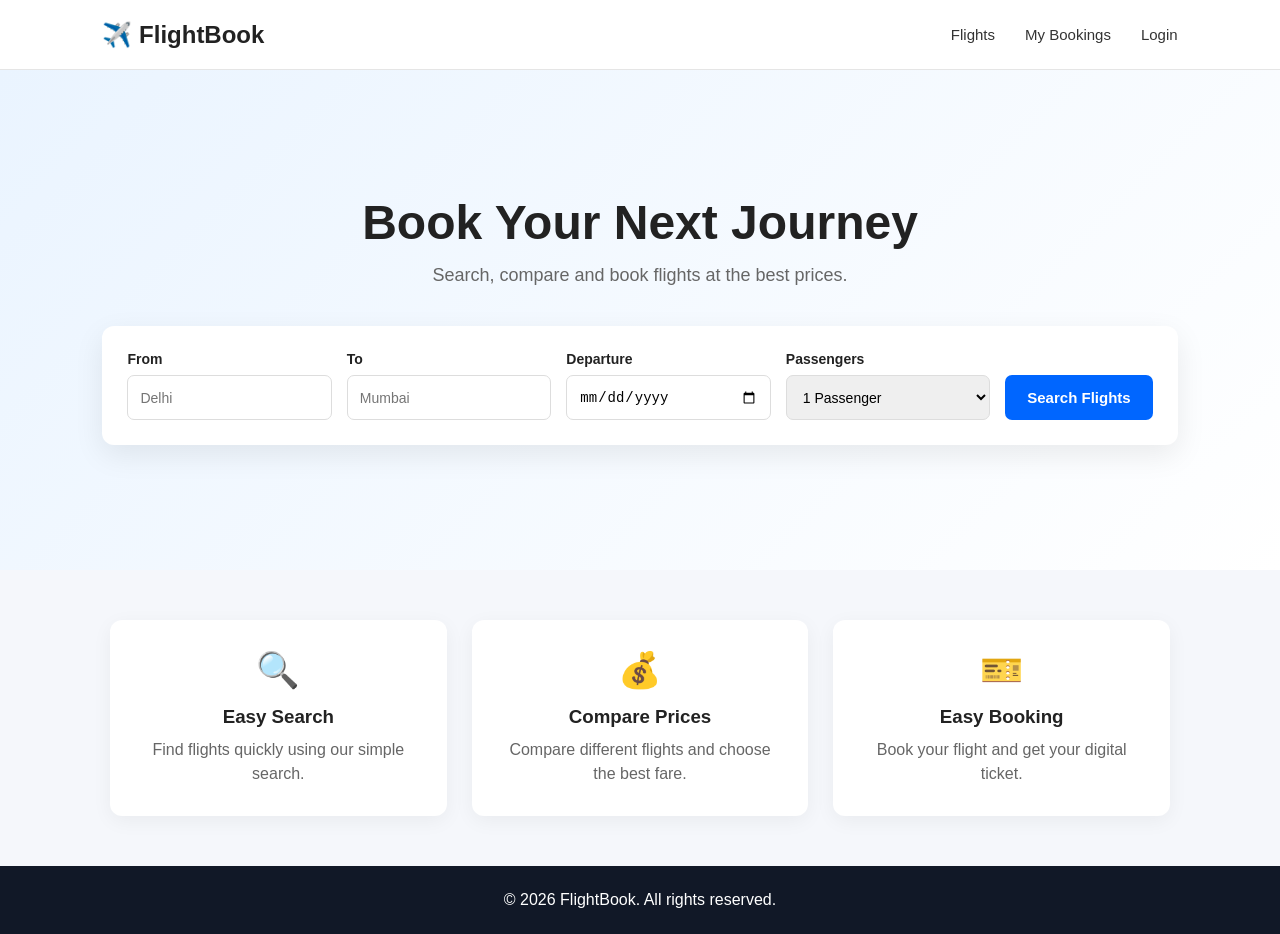
==== frontend/index.html @ 48c2ac7d "Creat homepage" ====
<!DOCTYPE html>
<html lang="en">
<head>
    <meta charset="UTF-8">
    <meta name="viewport" content="width=device-width, initial-scale=1.0">
    <title>FlightBook - Book Your Flight</title>

    <link rel="stylesheet" href="css/style.css">
</head>

<body>

    <header>
        <div class="logo">✈️ FlightBook</div>

        <nav>
            <a href="#">Flights</a>
            <a href="#">My Bookings</a>
            <a href="#">Login</a>
        </nav>
    </header>

    <main>

        <section class="hero">
            <div class="hero-content">
                <h1>Book Your Next Journey</h1>
                <p>Search, compare and book flights at the best prices.</p>

                <div class="search-box">

                    <div class="input-group">
                        <label>From</label>
                        <input type="text" placeholder="Delhi">
                    </div>

                    <div class="input-group">
                        <label>To</label>
                        <input type="text" placeholder="Mumbai">
                    </div>

                    <div class="input-group">
                        <label>Departure</label>
                        <input type="date">
                    </div>

                    <div class="input-group">
                        <label>Passengers</label>
                        <select>
                            <option>1 Passenger</option>
                            <option>2 Passengers</option>
                            <option>3 Passengers</option>
                            <option>4 Passengers</option>
                        </select>
                    </div>

                    <button>Search Flights</button>

                </div>
            </div>
        </section>

        <section class="features">

            <div class="feature-card">
                <span>🔍</span>
                <h3>Easy Search</h3>
                <p>Find flights quickly using our simple search.</p>
            </div>

            <div class="feature-card">
                <span>💰</span>
                <h3>Compare Prices</h3>
                <p>Compare different flights and choose the best fare.</p>
            </div>

            <div class="feature-card">
                <span>🎫</span>
                <h3>Easy Booking</h3>
                <p>Book your flight and get your digital ticket.</p>
            </div>

        </section>

    </main>

    <footer>
        <p>© 2026 FlightBook. All rights reserved.</p>
    </footer>

</body>
</html>
---- frontend/css/style.css ----
* {
    margin: 0;
    padding: 0;
    box-sizing: border-box;
}

body {
    font-family: Arial, sans-serif;
    background: #f5f7fb;
    color: #222;
}

header {
    height: 70px;
    padding: 0 8%;
    display: flex;
    align-items: center;
    justify-content: space-between;
    background: white;
    border-bottom: 1px solid #e5e5e5;
}

.logo {
    font-size: 24px;
    font-weight: bold;
}

nav {
    display: flex;
    gap: 30px;
}

nav a {
    text-decoration: none;
    color: #333;
    font-size: 15px;
}

.hero {
    min-height: 500px;
    display: flex;
    justify-content: center;
    align-items: center;
    padding: 60px 8%;
    background: linear-gradient(135deg, #eaf4ff, #ffffff);
}

.hero-content {
    width: 100%;
    max-width: 1100px;
    text-align: center;
}

.hero h1 {
    font-size: 48px;
    margin-bottom: 15px;
}

.hero p {
    font-size: 18px;
    color: #666;
    margin-bottom: 40px;
}

.search-box {
    display: flex;
    align-items: end;
    gap: 15px;
    padding: 25px;
    background: white;
    border-radius: 12px;
    box-shadow: 0 10px 30px rgba(0, 0, 0, 0.08);
    text-align: left;
}

.input-group {
    flex: 1;
}

.input-group label {
    display: block;
    margin-bottom: 8px;
    font-size: 14px;
    font-weight: bold;
}

.input-group input,
.input-group select {
    width: 100%;
    height: 45px;
    padding: 0 12px;
    border: 1px solid #ddd;
    border-radius: 7px;
    font-size: 14px;
}

.search-box button {
    height: 45px;
    padding: 0 22px;
    border: none;
    border-radius: 7px;
    background: #0066ff;
    color: white;
    font-size: 15px;
    font-weight: bold;
    cursor: pointer;
}

.search-box button:hover {
    background: #0052cc;
}

.features {
    display: flex;
    gap: 25px;
    max-width: 1100px;
    margin: 50px auto;
    padding: 0 20px;
}

.feature-card {
    flex: 1;
    padding: 30px;
    background: white;
    border-radius: 12px;
    text-align: center;
    box-shadow: 0 5px 20px rgba(0, 0, 0, 0.05);
}

.feature-card span {
    font-size: 35px;
}

.feature-card h3 {
    margin: 15px 0 10px;
}

.feature-card p {
    color: #666;
    line-height: 1.5;
}

footer {
    padding: 25px;
    text-align: center;
    background: #111827;
    color: white;
}

@media (max-width: 800px) {
    .search-box {
        flex-direction: column;
        align-items: stretch;
    }

    .features {
        flex-direction: column;
    }

    .hero h1 {
        font-size: 36px;
    }

    nav {
        gap: 12px;
    }
}
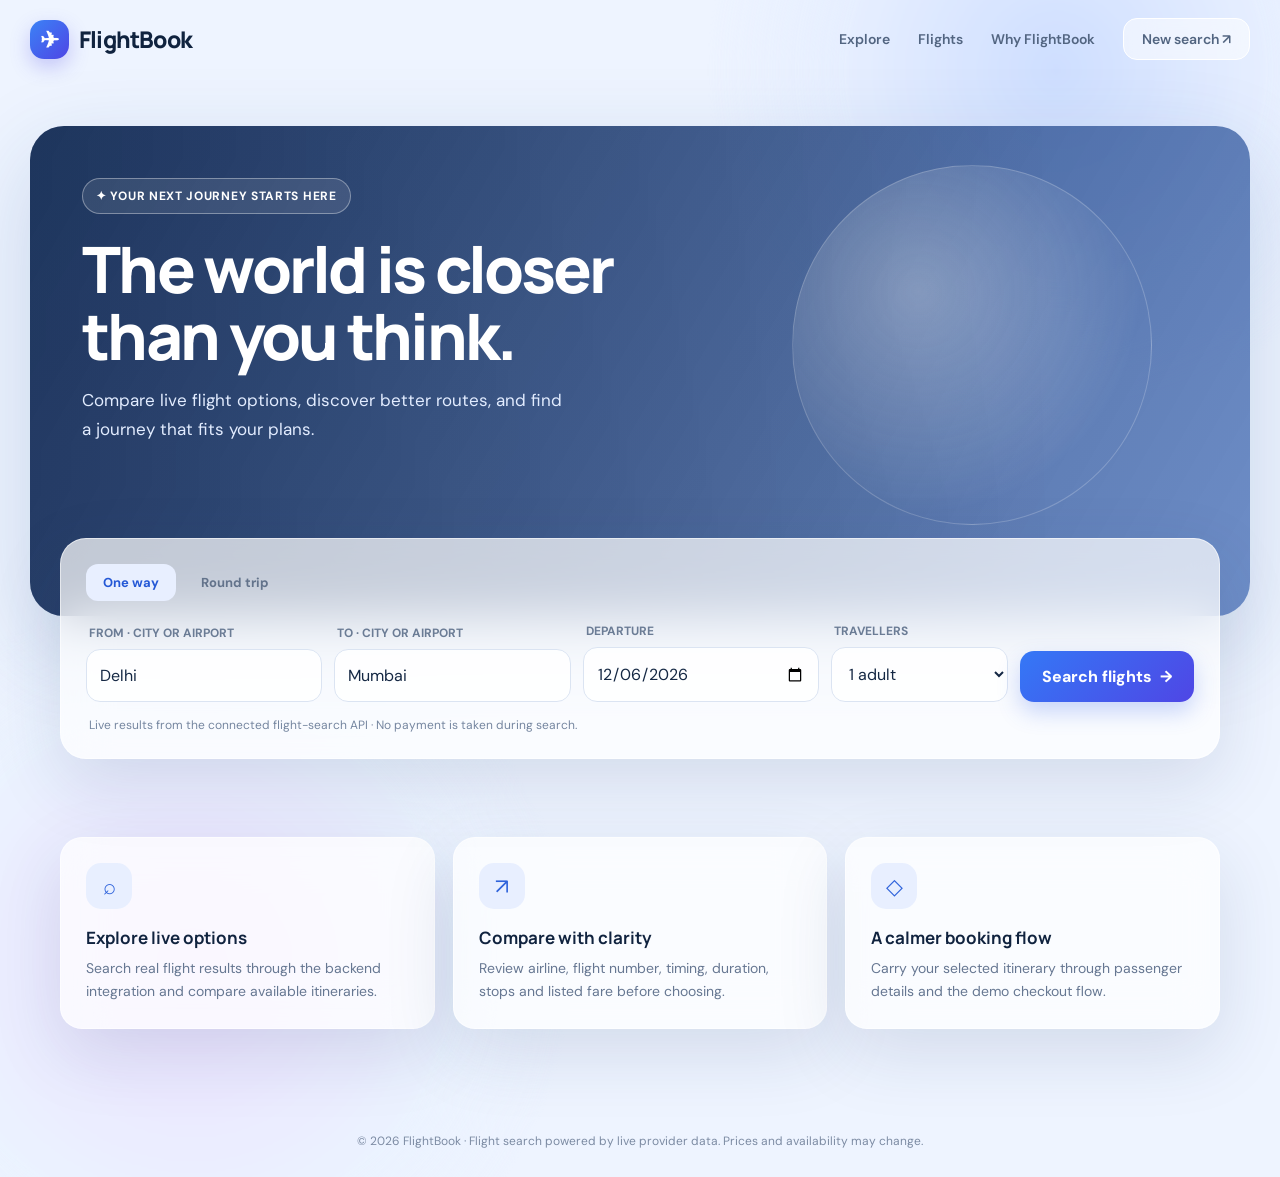
==== commit e9596553: "Replace project with updated FlightBook implementation" ====
--- a/frontend/index.html
+++ b/frontend/index.html
@@ -1,92 +1,157 @@
-<!DOCTYPE html>
+<!doctype html>
 <html lang="en">
+
 <head>
-    <meta charset="UTF-8">
-    <meta name="viewport" content="width=device-width, initial-scale=1.0">
-    <title>FlightBook - Book Your Flight</title>
+    <meta charset="utf-8">
+    <meta name="viewport" content="width=device-width, initial-scale=1">
+    <meta name="theme-color" content="#eef4ff">
+
+    <title>FlightBook · Find your next flight</title>
 
     <link rel="stylesheet" href="css/style.css">
 </head>
 
 <body>
+    <header class="site-header">
+        <a class="logo" href="index.html">
+            <span class="logo-mark">✈</span>
+            FlightBook
+        </a>
 
-    <header>
-        <div class="logo">✈️ FlightBook</div>
-
-        <nav>
-            <a href="#">Flights</a>
-            <a href="#">My Bookings</a>
-            <a href="#">Login</a>
+        <nav class="nav-links">
+            <a href="index.html">Explore</a>
+            <a href="flights.html">Flights</a>
+            <a href="index.html#why">Why FlightBook</a>
+            <a class="nav-pill" href="index.html">New search ↗</a>
         </nav>
     </header>
 
     <main>
+        <section class="hero">
+            <div class="hero-panel">
+                <div class="hero-orb"></div>
 
-        <section class="hero">
-            <div class="hero-content">
-                <h1>Book Your Next Journey</h1>
-                <p>Search, compare and book flights at the best prices.</p>
+                <div class="hero-copy">
+                    <span class="eyebrow">✦ Your next journey starts here</span>
+                    <h1>The world is closer than you think.</h1>
+                    <p>
+                        Compare live flight options, discover better routes,
+                        and find a journey that fits your plans.
+                    </p>
+                </div>
+            </div>
 
-                <div class="search-box">
+            <form class="search-card glass" id="search-form" novalidate>
+                <div class="trip-tabs">
+                    <button type="button" class="trip-tab active" data-trip="oneway">
+                        One way
+                    </button>
 
-                    <div class="input-group">
-                        <label>From</label>
-                        <input type="text" placeholder="Delhi">
+                    <button type="button" class="trip-tab" data-trip="roundtrip">
+                        Round trip
+                    </button>
+                </div>
+
+                <div class="search-grid">
+                    <div class="field airport-field">
+                        <label for="from">FROM · CITY OR AIRPORT</label>
+
+                        <input id="from" name="from" autocomplete="off" aria-autocomplete="list" aria-expanded="false"
+                            aria-controls="from-airport-options" placeholder="Type a city, e.g. Delhi" value="Delhi"
+                            required>
+
+                        <div class="airport-options" id="from-airport-options" role="listbox" hidden></div>
+
+                        <p id="from-error" class="field-error" role="alert" hidden></p>
                     </div>
 
-                    <div class="input-group">
-                        <label>To</label>
-                        <input type="text" placeholder="Mumbai">
+                    <div class="field airport-field">
+                        <label for="to">TO · CITY OR AIRPORT</label>
+
+                        <input id="to" name="to" autocomplete="off" aria-autocomplete="list" aria-expanded="false"
+                            aria-controls="to-airport-options" placeholder="Type a city, e.g. Varanasi" value="Mumbai"
+                            required>
+
+                        <div class="airport-options" id="to-airport-options" role="listbox" hidden></div>
+
+                        <p id="to-error" class="field-error" role="alert" hidden></p>
                     </div>
 
-                    <div class="input-group">
-                        <label>Departure</label>
-                        <input type="date">
+                    <div class="field">
+                        <label for="date">DEPARTURE</label>
+                        <input id="date" name="date" type="date" required>
                     </div>
 
-                    <div class="input-group">
-                        <label>Passengers</label>
-                        <select>
-                            <option>1 Passenger</option>
-                            <option>2 Passengers</option>
-                            <option>3 Passengers</option>
-                            <option>4 Passengers</option>
+                    <div class="field">
+                        <label for="passengers">TRAVELLERS</label>
+
+                        <select id="passengers" name="passengers">
+                            <option value="1">1 adult</option>
+                            <option value="2">2 adults</option>
+                            <option value="3">3 adults</option>
+                            <option value="4">4 adults</option>
+                            <option value="5">5 adults</option>
+                            <option value="6">6 adults</option>
+                            <option value="7">7 adults</option>
+                            <option value="8">8 adults</option>
+                            <option value="9">9 adults</option>
                         </select>
                     </div>
 
-                    <button>Search Flights</button>
+                    <div class="field" id="return-field" hidden>
+                        <label for="returnDate">RETURN</label>
+                        <input id="returnDate" name="returnDate" type="date">
+                    </div>
 
+                    <button class="primary-btn" type="submit">
+                        Search flights&nbsp; →
+                    </button>
                 </div>
-            </div>
+
+                <p style="color:#7586a0;font-size:12px;margin:15px 3px 0">
+                    Live results from the connected flight-search API ·
+                    No payment is taken during search.
+                </p>
+            </form>
         </section>
 
-        <section class="features">
+        <section class="features" id="why">
+            <article class="feature glass">
+                <div class="feature-icon">⌕</div>
+                <h3>Explore live options</h3>
+                <p>
+                    Search real flight results through the backend integration
+                    and compare available itineraries.
+                </p>
+            </article>
 
-            <div class="feature-card">
-                <span>🔍</span>
-                <h3>Easy Search</h3>
-                <p>Find flights quickly using our simple search.</p>
-            </div>
+            <article class="feature glass">
+                <div class="feature-icon">↗</div>
+                <h3>Compare with clarity</h3>
+                <p>
+                    Review airline, flight number, timing, duration, stops
+                    and listed fare before choosing.
+                </p>
+            </article>
 
-            <div class="feature-card">
-                <span>💰</span>
-                <h3>Compare Prices</h3>
-                <p>Compare different flights and choose the best fare.</p>
-            </div>
-
-            <div class="feature-card">
-                <span>🎫</span>
-                <h3>Easy Booking</h3>
-                <p>Book your flight and get your digital ticket.</p>
-            </div>
-
+            <article class="feature glass">
+                <div class="feature-icon">◇</div>
+                <h3>A calmer booking flow</h3>
+                <p>
+                    Carry your selected itinerary through passenger details
+                    and the demo checkout flow.
+                </p>
+            </article>
         </section>
-
     </main>
 
-    <footer>
-        <p>© 2026 FlightBook. All rights reserved.</p>
+    <footer class="site-footer">
+        © 2026 FlightBook · Flight search powered by live provider data.
+        Prices and availability may change.
     </footer>
 
+    <script src="js/app.js"></script>
+    <script src="js/script.js"></script>
 </body>
+
 </html>
--- a/frontend/css/style.css
+++ b/frontend/css/style.css
@@ -1,167 +1,49 @@
-* {
-    margin: 0;
-    padding: 0;
-    box-sizing: border-box;
+@import url('https://fonts.googleapis.com/css2?family=DM+Sans:wght@400;500;600;700&family=Manrope:wght@400;500;600;700;800&display=swap');
+:root{--ink:#10233f;--muted:#667792;--blue:#2563eb;--blue2:#4f46e5;--line:rgba(255,255,255,.55);--glass:rgba(255,255,255,.72);--shadow:0 24px 70px rgba(28,57,100,.13);--radius:24px}
+*{box-sizing:border-box}html{scroll-behavior:smooth}body{margin:0;font-family:'DM Sans',sans-serif;color:var(--ink);background:#eef4ff;min-height:100vh;overflow-x:hidden}
+body:before,body:after{content:"";position:fixed;z-index:-2;pointer-events:none;filter:blur(2px);border-radius:50%;opacity:.8}
+body:before{width:55vw;height:55vw;top:-22vw;right:-10vw;background:radial-gradient(circle,#c6d9ff 0,#e4edff 42%,transparent 70%)}
+body:after{width:60vw;height:60vw;bottom:-35vw;left:-15vw;background:radial-gradient(circle,#eadcff 0,#eaf2ff 48%,transparent 70%)}
+a{color:inherit;text-decoration:none}button,input,select{font:inherit}button{cursor:pointer}
+.site-header{height:78px;max-width:1280px;margin:auto;padding:0 30px;display:flex;align-items:center;justify-content:space-between;gap:24px}
+.logo{font-family:Manrope,sans-serif;font-weight:800;font-size:23px;letter-spacing:-.8px;display:flex;align-items:center;gap:10px}.logo-mark{display:grid;place-items:center;width:39px;height:39px;border-radius:14px;color:white;background:linear-gradient(135deg,#3b82f6,#4f46e5);box-shadow:0 8px 20px #4f46e544}
+.nav-links{display:flex;align-items:center;gap:28px;color:#526581;font-size:14px;font-weight:600}.nav-links a:hover{color:var(--blue)}.nav-pill{padding:11px 18px;border-radius:14px;background:#fff8;border:1px solid #fff;backdrop-filter:blur(14px)}
+.glass{background:var(--glass);border:1px solid var(--line);box-shadow:var(--shadow);backdrop-filter:blur(24px);-webkit-backdrop-filter:blur(24px)}
+.hero{max-width:1280px;margin:0 auto;padding:48px 30px 32px;position:relative}.hero-panel{position:relative;overflow:hidden;min-height:490px;border-radius:34px;padding:52px;background:linear-gradient(120deg,rgba(17,45,93,.9),rgba(49,93,174,.68)),url('https://images.unsplash.com/photo-1436491865332-7a61a109cc05?auto=format&fit=crop&w=1800&q=85') center 52%/cover;color:white;box-shadow:0 30px 90px #214f8b30;animation:rise .7s ease both}
+.hero-panel:after{content:"";position:absolute;inset:0;background:linear-gradient(90deg,rgba(8,25,57,.32),transparent 85%);pointer-events:none}.hero-copy{position:relative;z-index:1;max-width:590px}.eyebrow{display:inline-flex;align-items:center;gap:8px;padding:9px 13px;border:1px solid #ffffff5c;background:#ffffff19;border-radius:999px;font-size:12px;letter-spacing:.7px;text-transform:uppercase;font-weight:700}.hero h1{font:800 clamp(38px,5vw,66px)/1.04 Manrope,sans-serif;letter-spacing:-2.7px;margin:22px 0 16px;max-width:650px}.hero-copy p{font-size:17px;line-height:1.7;color:#e2ecff;max-width:480px}.hero-orb{position:absolute;width:360px;height:360px;border-radius:50%;right:8%;top:8%;background:radial-gradient(circle at 35% 35%,#ffffff50,transparent 68%);border:1px solid #ffffff35;animation:float 7s ease-in-out infinite}
+.search-card{position:relative;z-index:2;margin:-78px auto 0;max-width:1160px;padding:25px;border-radius:26px}.trip-tabs{display:flex;gap:8px;margin-bottom:22px}.trip-tab{border:0;background:transparent;color:#63738b;padding:10px 17px;border-radius:12px;font-size:13px;font-weight:700}.trip-tab.active{background:#e8efff;color:#2458d6}
+.search-grid{display:grid;grid-template-columns:1fr 1fr 1fr .75fr auto;gap:12px;align-items:end}.field{min-width:0}.field label{display:block;font-size:12px;color:#6b7c95;font-weight:700;margin:0 0 8px 3px}.field input,.field select,.control{width:100%;min-width:0;border:1px solid #dbe4f2;background:#ffffffd9;border-radius:14px;padding:15px 13px;color:#152844;outline:none;transition:.2s}.field input:focus,.field select:focus{border-color:#7098f7;box-shadow:0 0 0 4px #3b82f61c}.primary-btn{border:0;border-radius:14px;padding:15px 22px;color:white;font-weight:800;background:linear-gradient(135deg,#3478f6,#4f46e5);box-shadow:0 10px 22px #4169e844;transition:transform .2s,box-shadow .2s;white-space:nowrap}.primary-btn:hover{transform:translateY(-2px);box-shadow:0 14px 28px #4169e855}.secondary-btn{border:1px solid #d7e2f1;background:#fff9;color:#23416d;padding:12px 16px;border-radius:13px;font-weight:700}
+
+.airport-field{position:relative}
+.airport-options{position:absolute;z-index:20;top:calc(100% + 7px);left:0;right:0;max-height:300px;overflow:auto;padding:6px;border:1px solid #dbe5f3;border-radius:15px;background:rgba(255,255,255,.98);box-shadow:0 18px 45px rgba(28,57,100,.2);backdrop-filter:blur(18px)}
+.airport-options[hidden]{display:none}
+.airport-option{display:block;width:100%;border:0;text-align:left;padding:11px 12px;border-radius:10px;background:transparent;color:#172b49}
+.airport-option:hover,.airport-option:focus{outline:none;background:#edf4ff}
+.airport-option-main{display:block;font-size:13px;font-weight:800}
+.airport-option-sub{display:block;margin-top:4px;font-size:11px;color:#6b7c95;line-height:1.4}
+
+.features{max-width:1220px;margin:46px auto 76px;padding:0 30px;display:grid;grid-template-columns:repeat(3,1fr);gap:18px}.feature{padding:25px;border-radius:22px}.feature-icon{width:46px;height:46px;border-radius:15px;background:#e8efff;color:#2f63db;display:grid;place-items:center;font-size:22px}.feature h3{margin:17px 0 8px;font:700 17px Manrope}.feature p{color:var(--muted);font-size:14px;line-height:1.65;margin:0}
+.page-wrap{max-width:1240px;margin:24px auto 80px;padding:0 28px}.page-heading{margin:26px 0 24px}.page-heading h1{font:800 clamp(28px,4vw,42px)/1.12 Manrope;letter-spacing:-1.5px;margin:0 0 10px}.page-heading p{color:var(--muted);margin:0;line-height:1.6}.booking-progress{display:flex;gap:10px;flex-wrap:wrap;margin:22px 0}.progress-step{display:flex;align-items:center;gap:9px;padding:10px 14px;border-radius:14px;background:#ffffff72;border:1px solid #fff;color:#73819a;font-size:12px;font-weight:700}.progress-step b{width:24px;height:24px;display:grid;place-items:center;border-radius:50%;background:#e0e9f8}.progress-step.active{color:#244fbb;background:#e8efff;border-color:#d3e1ff}.progress-step.active b{background:#376df0;color:white}
+.results-layout{display:grid;grid-template-columns:245px minmax(0,1fr);gap:22px}.filter-card,.flight-card,.panel{border-radius:22px;padding:22px}.filter-card{align-self:start;position:sticky;top:20px}.filter-card h3{font:700 16px Manrope;margin:0 0 18px}.filter-group{padding:16px 0;border-top:1px solid #e7edf6}.filter-group label{display:flex;justify-content:space-between;gap:10px;font-size:13px;color:#4d607b;margin:10px 0}.filter-group input[type=checkbox]{accent-color:#3168ec}.filter-group input[type=range]{width:100%;accent-color:#3168ec}.results-top{display:flex;justify-content:space-between;align-items:center;gap:14px;margin:0 0 16px}.results-top h2{font:800 22px Manrope;margin:0}.results-top p{color:var(--muted);font-size:13px;margin:6px 0 0}.flight-list{display:grid;gap:15px}.flight-card{transition:transform .22s,box-shadow .22s;animation:rise .45s ease both}.flight-card:hover{transform:translateY(-3px);box-shadow:0 25px 65px #244c821a}.flight-card-head{display:flex;align-items:center;justify-content:space-between;gap:14px;margin-bottom:22px}.airline-info{display:flex;align-items:center;gap:12px;min-width:0}.airline-logo{width:46px;height:46px;border-radius:15px;background:#e8efff;display:grid;place-items:center;font-size:21px;color:#245ed9;font-weight:800;flex-shrink:0}.airline-info h3{font:700 15px Manrope;margin:0 0 4px}.airline-info p{font-size:12px;color:var(--muted);margin:0;line-height:1.4}.tag{padding:7px 10px;border-radius:999px;background:#e5f8ef;color:#168255;font-size:11px;font-weight:800;white-space:nowrap}.flight-main{display:grid;grid-template-columns:minmax(95px,1fr) minmax(90px,1.2fr) minmax(95px,1fr) 130px;gap:14px;align-items:center}.time-block strong{display:block;font:800 23px Manrope;letter-spacing:-.8px}.time-block span{display:block;color:var(--muted);font-size:12px;margin-top:5px}.duration-block{text-align:center;color:#71819a;font-size:12px}.route-line{height:1px;background:#c6d4e8;margin:12px 0;position:relative}.route-line:before,.route-line:after{content:"";position:absolute;top:-4px;width:9px;height:9px;border-radius:50%;background:#3c70f0}.route-line:before{left:0}.route-line:after{right:0}.fare-block{text-align:right}.fare-block strong{display:block;font:800 23px Manrope;letter-spacing:-.8px}.fare-block span{display:block;color:var(--muted);font-size:11px;margin:4px 0 12px}.flight-meta{border-top:1px solid #e8eef7;margin-top:20px;padding-top:14px;display:flex;gap:15px;flex-wrap:wrap;color:#687c98;font-size:12px}.flight-meta span{display:inline-flex;gap:6px;align-items:center}.error-box,.empty-box{padding:24px;border-radius:18px;background:#fff9;border:1px solid #fff;color:#536783;line-height:1.6}.error-box strong{color:#b42318}.sort-select{border:1px solid #d9e3f0;background:#fff9;border-radius:12px;padding:11px;color:#314867}
+.booking-layout{display:grid;grid-template-columns:minmax(0,1fr) 370px;gap:22px;align-items:start}.panel h2{font:800 20px Manrope;margin:0 0 22px}.form-grid{display:grid;grid-template-columns:1fr 1fr;gap:16px}.form-field{margin-bottom:16px}.form-field label{display:block;font-size:12px;font-weight:800;color:#536783;margin:0 0 8px}.form-field input,.form-field select{width:100%;padding:14px;border:1px solid #dbe4f0;border-radius:13px;background:#fff9;outline:none}.form-field input:focus,.form-field select:focus{border-color:#6690f5;box-shadow:0 0 0 4px #3b82f61a}.summary-airline{display:flex;gap:12px;align-items:center}.summary-airline h3{margin:0 0 4px;font:700 16px Manrope}.summary-airline p{margin:0;color:var(--muted);font-size:12px}.summary-route{display:grid;grid-template-columns:1fr auto 1fr;align-items:center;gap:12px;margin:25px 0}.summary-route strong{display:block;font:800 21px Manrope}.summary-route span{display:block;font-size:12px;color:var(--muted);margin-top:5px}.summary-route .arrow{font-size:23px;color:#356be9}.summary-line{height:1px;background:#e4ebf5;margin:18px 0}.summary-row{display:flex;justify-content:space-between;gap:14px;margin:13px 0;color:#667995;font-size:13px}.summary-row strong{color:#1c3150;text-align:right}.summary-total{font-size:17px;font-weight:800;color:#1c3150}.summary-total strong{font:800 24px Manrope;color:#1d3970}.notice{background:#edf4ff;border:1px solid #dbe8ff;color:#4a6387;padding:14px;border-radius:14px;font-size:12px;line-height:1.6;margin-top:16px}
+.theme-indigo{background:radial-gradient(ellipse at 88% 10%,#d9d7ff 0,transparent 35%),radial-gradient(ellipse at 0 80%,#c9e6ff 0,transparent 38%),#eef2ff}.theme-blue{background:radial-gradient(ellipse at 90% 12%,#c7e5ff 0,transparent 38%),radial-gradient(ellipse at 10% 85%,#cbdcff 0,transparent 40%),#edf6ff}.theme-orange{background:radial-gradient(ellipse at 90% 10%,#ffe0bd 0,transparent 40%),radial-gradient(ellipse at 0 90%,#ffd5c5 0,transparent 42%),#fff4ed}.theme-red{background:radial-gradient(ellipse at 90% 10%,#ffd4dc 0,transparent 38%),radial-gradient(ellipse at 0 90%,#ffe1d5 0,transparent 42%),#fff1f4}.theme-green{background:radial-gradient(ellipse at 90% 10%,#c8f5e4 0,transparent 40%),radial-gradient(ellipse at 0 90%,#d6f0df 0,transparent 42%),#effaf4}
+.payment-methods{display:flex;gap:10px;flex-wrap:wrap;margin-bottom:20px}.method-btn{padding:12px 16px;border-radius:13px;border:1px solid #d8e2f0;background:#fff9;color:#536783;font-weight:700}.method-btn.active{background:#e8efff;border-color:#7da0fa;color:#255bd1}.success-wrap{max-width:800px;margin:45px auto 80px;padding:0 24px}.success-card{text-align:center;padding:42px;border-radius:30px}.success-icon{width:72px;height:72px;border-radius:50%;display:grid;place-items:center;margin:0 auto 20px;background:#dcfce9;color:#15945b;font-size:36px}.success-card h1{font:800 36px Manrope;letter-spacing:-1.2px;margin:0 0 10px}.success-card>p{color:var(--muted);line-height:1.6}.booking-ref{display:inline-block;padding:12px 17px;border-radius:13px;background:#edf4ff;color:#2459cf;font-weight:800;margin:16px 0 25px}.ticket-card{text-align:left;border:1px solid #e2eaf5;border-radius:20px;overflow:hidden;background:#fff8;margin-top:12px}.ticket-head{padding:18px 22px;background:#f4f7ff;display:flex;justify-content:space-between;gap:15px;font-size:13px;font-weight:800}.ticket-body{padding:24px;display:grid;grid-template-columns:1fr auto 1fr;gap:18px;align-items:center}.ticket-body strong{font:800 24px Manrope}.ticket-body span{display:block;color:var(--muted);font-size:12px;margin-top:6px}.ticket-body .ticket-arrow{text-align:center;color:#3b70e8;font-size:24px}.site-footer{text-align:center;padding:28px 20px;color:#7c8ba3;font-size:12px}
+@keyframes rise{from{opacity:0;transform:translateY(14px)}to{opacity:1;transform:translateY(0)}}@keyframes float{0%,100%{transform:translateY(0) rotate(0)}50%{transform:translateY(-16px) rotate(2deg)}}
+@media(max-width:1000px){.search-grid{grid-template-columns:1fr 1fr}.search-grid .primary-btn{width:100%}.results-layout{grid-template-columns:1fr}.filter-card{position:static}.booking-layout{grid-template-columns:1fr}.hero-panel{padding:38px}.hero-orb{right:-15%;opacity:.5}}
+@media(max-width:680px){.site-header{height:auto;padding:17px 18px;align-items:flex-start}.logo{font-size:19px}.nav-links{gap:12px;font-size:12px}.nav-links a:nth-child(2),.nav-links a:nth-child(3){display:none}.hero{padding:22px 14px 25px}.hero-panel{min-height:400px;padding:28px 22px;border-radius:25px}.hero h1{font-size:42px;letter-spacing:-1.7px}.hero-copy p{font-size:15px}.search-card{margin:-35px 14px 0;padding:17px;border-radius:22px}.search-grid{grid-template-columns:1fr 1fr;gap:10px}.search-grid .field:first-child,.search-grid .field:nth-child(2){grid-column:span 1}.search-grid .primary-btn{grid-column:1/-1}.features{grid-template-columns:1fr;margin:28px auto 45px;padding:0 15px}.page-wrap{padding:0 14px;margin-top:12px}.page-heading h1{font-size:31px}.flight-main{grid-template-columns:1fr 1fr;gap:16px}.duration-block{order:3}.fare-block{order:4;text-align:left}.flight-card{padding:17px}.flight-card-head{margin-bottom:18px}.time-block strong{font-size:21px}.results-top{align-items:flex-start;flex-direction:column}.form-grid{grid-template-columns:1fr}.panel{padding:19px}.success-card{padding:26px 17px}.success-card h1{font-size:29px}.ticket-body{padding:18px;gap:10px}.ticket-body strong{font-size:21px}.booking-progress{gap:6px}.progress-step{padding:8px;font-size:10px}}
+@media(prefers-reduced-motion:reduce){*,*:before,*:after{animation:none!important;transition:none!important;scroll-behavior:auto!important}}
+
+.field-error {
+  color: #dc2626;
+  font-size: 12px;
+  line-height: 1.4;
+  margin: 6px 0 0;
 }
 
-body {
-    font-family: Arial, sans-serif;
-    background: #f5f7fb;
-    color: #222;
+.field-error[hidden] {
+  display: none;
 }
 
-header {
-    height: 70px;
-    padding: 0 8%;
-    display: flex;
-    align-items: center;
-    justify-content: space-between;
-    background: white;
-    border-bottom: 1px solid #e5e5e5;
+.airport-field input[aria-invalid="true"] {
+  border-color: #dc2626;
 }
-
-.logo {
-    font-size: 24px;
-    font-weight: bold;
-}
-
-nav {
-    display: flex;
-    gap: 30px;
-}
-
-nav a {
-    text-decoration: none;
-    color: #333;
-    font-size: 15px;
-}
-
-.hero {
-    min-height: 500px;
-    display: flex;
-    justify-content: center;
-    align-items: center;
-    padding: 60px 8%;
-    background: linear-gradient(135deg, #eaf4ff, #ffffff);
-}
-
-.hero-content {
-    width: 100%;
-    max-width: 1100px;
-    text-align: center;
-}
-
-.hero h1 {
-    font-size: 48px;
-    margin-bottom: 15px;
-}
-
-.hero p {
-    font-size: 18px;
-    color: #666;
-    margin-bottom: 40px;
-}
-
-.search-box {
-    display: flex;
-    align-items: end;
-    gap: 15px;
-    padding: 25px;
-    background: white;
-    border-radius: 12px;
-    box-shadow: 0 10px 30px rgba(0, 0, 0, 0.08);
-    text-align: left;
-}
-
-.input-group {
-    flex: 1;
-}
-
-.input-group label {
-    display: block;
-    margin-bottom: 8px;
-    font-size: 14px;
-    font-weight: bold;
-}
-
-.input-group input,
-.input-group select {
-    width: 100%;
-    height: 45px;
-    padding: 0 12px;
-    border: 1px solid #ddd;
-    border-radius: 7px;
-    font-size: 14px;
-}
-
-.search-box button {
-    height: 45px;
-    padding: 0 22px;
-    border: none;
-    border-radius: 7px;
-    background: #0066ff;
-    color: white;
-    font-size: 15px;
-    font-weight: bold;
-    cursor: pointer;
-}
-
-.search-box button:hover {
-    background: #0052cc;
-}
-
-.features {
-    display: flex;
-    gap: 25px;
-    max-width: 1100px;
-    margin: 50px auto;
-    padding: 0 20px;
-}
-
-.feature-card {
-    flex: 1;
-    padding: 30px;
-    background: white;
-    border-radius: 12px;
-    text-align: center;
-    box-shadow: 0 5px 20px rgba(0, 0, 0, 0.05);
-}
-
-.feature-card span {
-    font-size: 35px;
-}
-
-.feature-card h3 {
-    margin: 15px 0 10px;
-}
-
-.feature-card p {
-    color: #666;
-    line-height: 1.5;
-}
-
-footer {
-    padding: 25px;
-    text-align: center;
-    background: #111827;
-    color: white;
-}
-
-@media (max-width: 800px) {
-    .search-box {
-        flex-direction: column;
-        align-items: stretch;
-    }
-
-    .features {
-        flex-direction: column;
-    }
-
-    .hero h1 {
-        font-size: 36px;
-    }
-
-    nav {
-        gap: 12px;
-    }
-}
